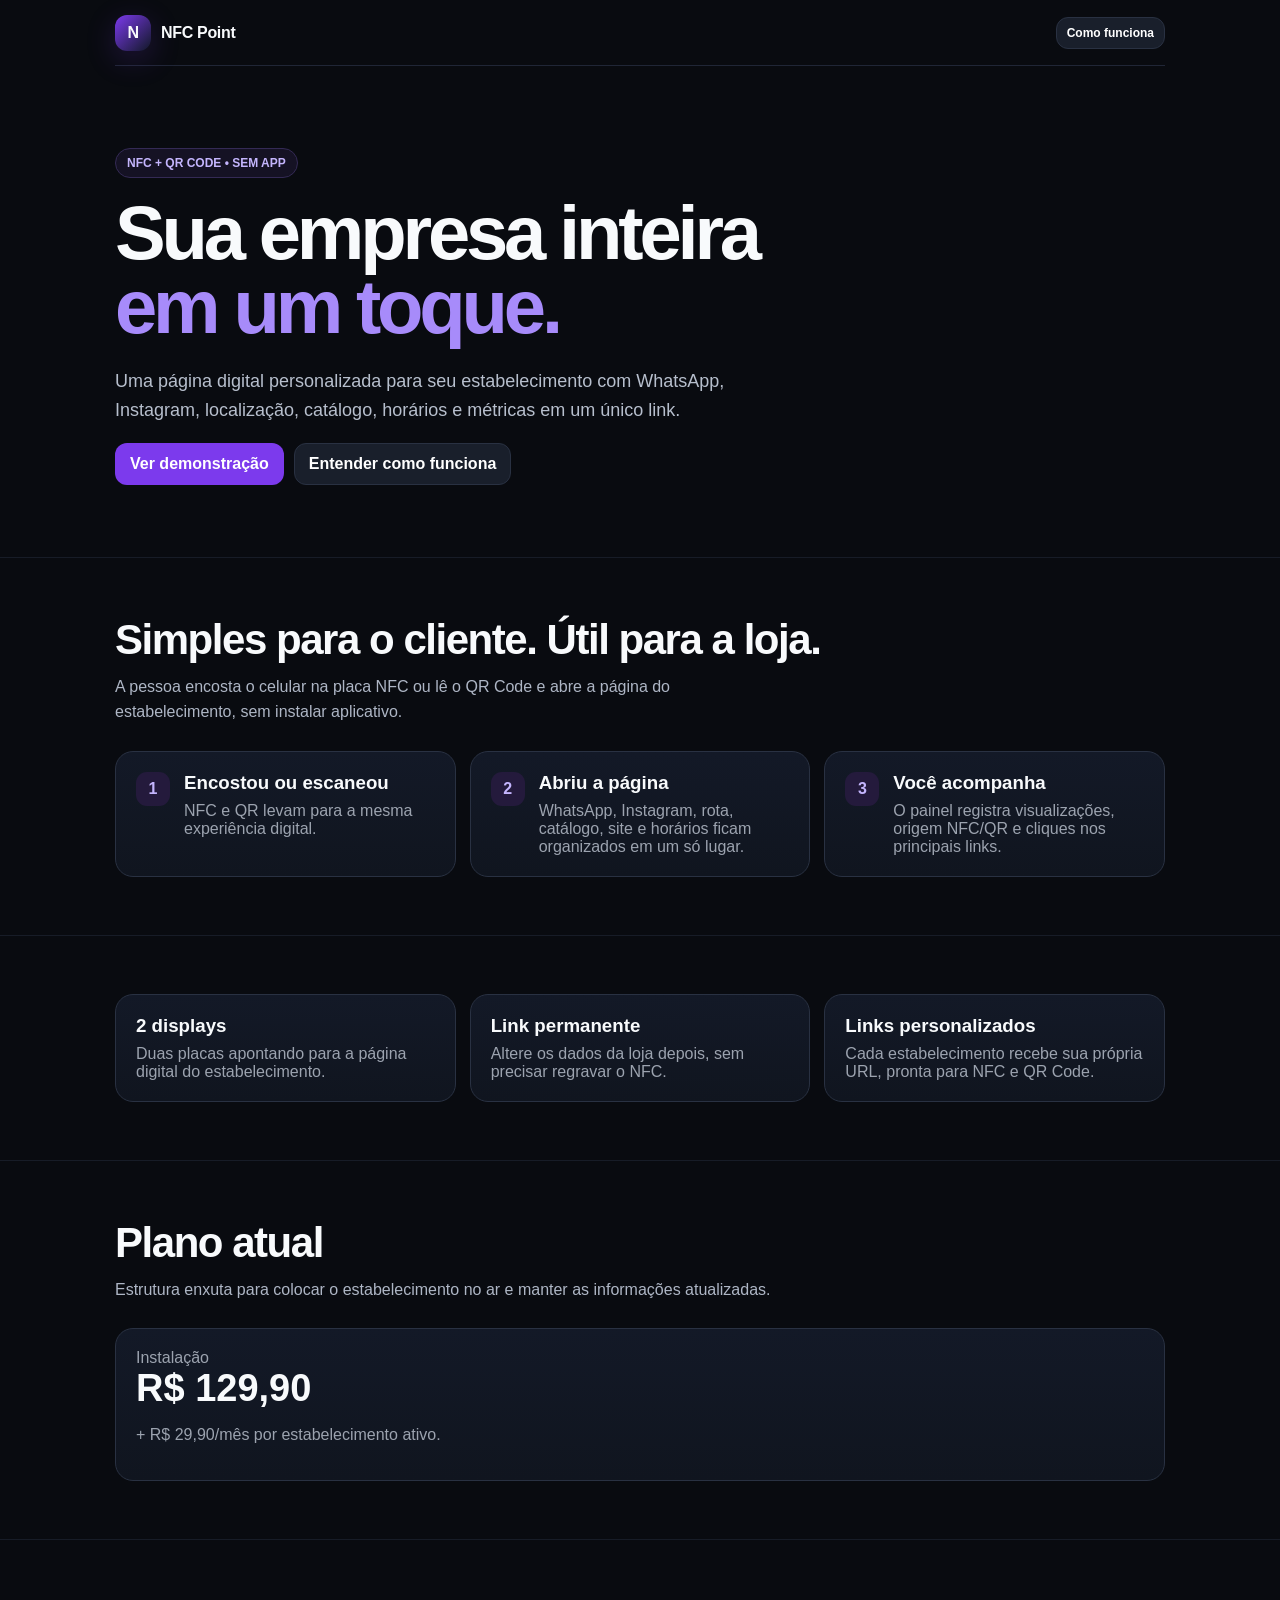
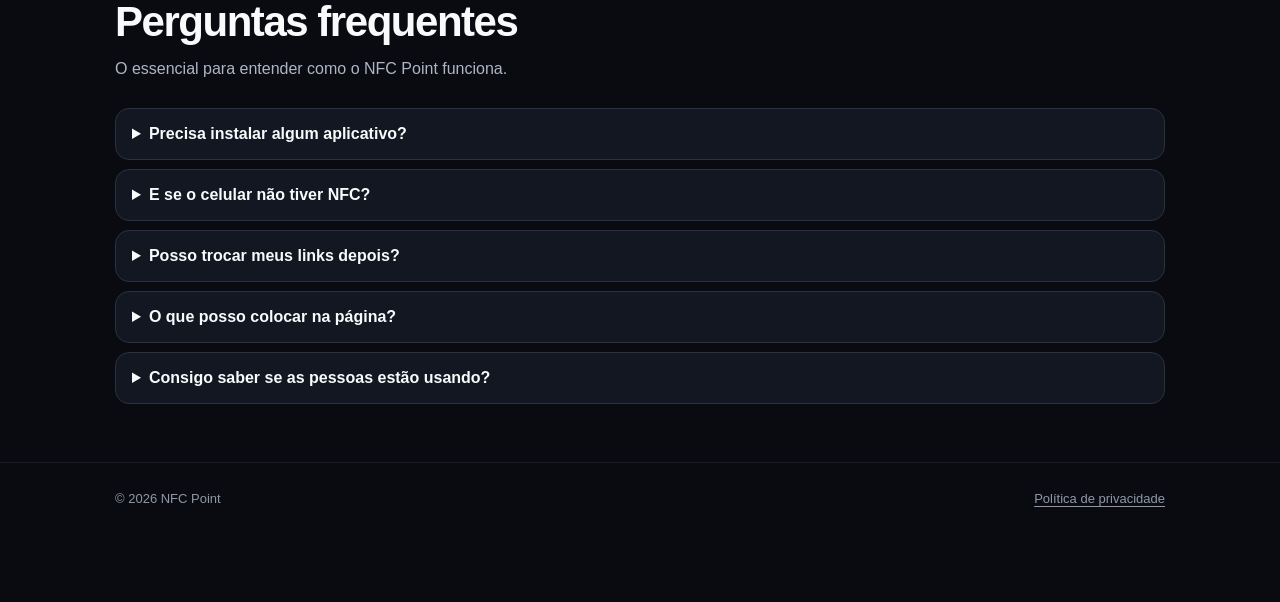
==== index-next.html @ 437e8e40 "Prepara nova página principal" ====
<!doctype html>
<html lang="pt-BR">
<head>
<meta charset="utf-8">
<meta name="viewport" content="width=device-width,initial-scale=1,viewport-fit=cover">
<meta name="theme-color" content="#090b10">
<meta name="description" content="NFC Point: NFC + QR Code + página digital personalizada para estabelecimentos, com links e métricas em um só lugar.">
<meta name="robots" content="index,follow">
<link rel="stylesheet" href="styles.css">
<title>NFC Point — Sua empresa inteira em um toque</title>
</head>
<body>
<div id="app"></div>
<script src="config.js"></script>
<script src="app-core.js"></script>
<script src="ui-main.js"></script>
<script src="ui-form.js"></script>
<script src="ui-qr.js"></script>
<script src="ui-public.js"></script>
</body>
</html>
---- styles.css ----
:root{--bg:#090b10;--p:#121722;--p2:#191f2b;--line:#293142;--txt:#f8fafc;--mut:#9ca3af;--pri:#7c3aed;--pri2:#a78bfa;--ok:#16a34a;--bad:#dc2626}
    *{box-sizing:border-box}
    html{scroll-behavior:smooth}
    body{margin:0;font-family:-apple-system,BlinkMacSystemFont,"Segoe UI",sans-serif;background:var(--bg);color:var(--txt);-webkit-font-smoothing:antialiased}
    a{color:inherit;text-decoration:none}
    button,input,textarea{font:inherit}
    button:focus-visible,a:focus-visible,input:focus-visible,textarea:focus-visible,summary:focus-visible{outline:3px solid #c4b5fd;outline-offset:3px}
    .wrap{width:min(1050px,calc(100% - 28px));margin:auto}
    .top{min-height:66px;display:flex;align-items:center;justify-content:space-between;border-bottom:1px solid #202636}
    .brand{font-weight:900;display:flex;align-items:center;gap:10px;letter-spacing:-.02em}
    .logo{width:36px;height:36px;border-radius:12px;background:linear-gradient(135deg,var(--pri),#111827);display:grid;place-items:center;box-shadow:0 8px 30px #7c3aed35}
    .btn{border:1px solid var(--line);background:var(--p2);color:#fff;border-radius:12px;padding:11px 14px;font-weight:800;cursor:pointer;display:inline-flex;align-items:center;justify-content:center;gap:7px;transition:transform .18s ease,border-color .18s ease,background .18s ease}
    .btn:hover{transform:translateY(-1px);border-color:#48526a}
    .btn.pri{background:var(--pri);border-color:transparent}
    .btn.pri:hover{background:#6d28d9}
    .btn.danger{background:#2a1114;color:#fecaca;border-color:#5c2027}
    .btn.sm{padding:8px 10px;font-size:12px}
    .hero{padding:82px 0 72px}
    .eyebrow{display:inline-flex;border:1px solid #342a55;background:#151224;color:#c4b5fd;border-radius:999px;padding:7px 11px;font-size:12px;font-weight:800;margin-bottom:18px}
    .hero h1{font-size:clamp(42px,7vw,76px);line-height:.98;letter-spacing:-.055em;margin:0 0 22px}
    .hero h1 span{color:var(--pri2)}
    .hero p{max-width:690px;color:#b7bfcd;font-size:18px;line-height:1.6}
    .row{display:flex;gap:10px;flex-wrap:wrap}
    .section{padding:58px 0;border-top:1px solid #171c27}
    .section h2{font-size:clamp(28px,4vw,42px);letter-spacing:-.035em;margin:0 0 10px}
    .sectionlead{color:#aeb6c5;max-width:680px;line-height:1.6;margin:0 0 26px}
    .grid3{display:grid;grid-template-columns:repeat(3,1fr);gap:14px}
    .card{background:linear-gradient(180deg,#131927,#10151f);border:1px solid var(--line);border-radius:18px;padding:20px}
    .card h3{margin:0 0 8px}
    .step{display:flex;align-items:flex-start;gap:14px}
    .stepn{flex:0 0 34px;width:34px;height:34px;border-radius:11px;background:#241a3c;color:#c4b5fd;display:grid;place-items:center;font-weight:900}
    .mut{color:var(--mut)}
    .price{font-size:38px;font-weight:900}
    .faq{display:grid;gap:9px;margin-top:22px}
    details{background:var(--p);border:1px solid var(--line);border-radius:14px;padding:0 16px}
    summary{cursor:pointer;font-weight:800;padding:16px 0}
    details p{color:#aeb6c5;line-height:1.6;margin:0 0 16px}
    .sitefoot{padding:28px 0 96px;border-top:1px solid #171c27;color:#8f98a8;font-size:13px}
    .sitefoot .wrap{display:flex;align-items:center;justify-content:space-between;gap:12px;flex-wrap:wrap}
    .sitefoot a{text-decoration:underline;text-underline-offset:3px}
    .mobilecta{display:none}
    .crumb{display:flex;gap:7px;align-items:center;color:#8f98a8;font-size:12px;margin:0 0 18px}
    .crumb a:hover{color:#fff}
    .auth{min-height:100vh;display:grid;place-items:center;padding:20px}
    .authbox{width:min(430px,100%);background:var(--p);border:1px solid var(--line);border-radius:22px;padding:24px}
    .field{display:grid;gap:6px;margin:12px 0}
    .field label{font-size:12px;color:#b9c0cc;font-weight:700}
    .input,.textarea{width:100%;background:#0c1018;border:1px solid var(--line);border-radius:11px;padding:12px;color:#fff;outline:none}
    .input:focus,.textarea:focus{border-color:#7c3aed;box-shadow:0 0 0 3px #7c3aed22}
    .textarea{min-height:80px;resize:vertical}
    .tabs{display:grid;grid-template-columns:1fr 1fr;gap:6px;background:#0b0f16;padding:4px;border-radius:12px;margin:18px 0}
    .tabs button{border:0;background:transparent;color:#8f98a8;padding:10px;border-radius:9px;cursor:pointer}
    .tabs button.on{background:#202634;color:#fff}
    .admin{padding:28px 0 70px}
    .head{display:flex;align-items:center;justify-content:space-between;gap:12px;margin-bottom:18px}
    .head h1{font-size:32px;margin:0}
    .stats{display:grid;grid-template-columns:repeat(4,1fr);gap:12px}
    .stat{background:var(--p);border:1px solid var(--line);border-radius:16px;padding:16px}
    .stat b{display:block;font-size:27px;margin-top:7px}
    .list{margin-top:18px;display:grid;gap:10px}
    .store{background:var(--p);border:1px solid var(--line);border-radius:16px;padding:15px;display:grid;grid-template-columns:1fr auto;gap:12px;align-items:center}
    .store h3{margin:0 0 4px}
    .badge{font-size:11px;font-weight:800;padding:5px 8px;border-radius:99px;background:#12311c;color:#86efac}
    .badge.off{background:#321417;color:#fca5a5}
    .modalbg{position:fixed;inset:0;background:#000c;display:grid;place-items:center;padding:14px;z-index:20;backdrop-filter:blur(5px)}
    .modal{width:min(720px,100%);max-height:92vh;overflow:auto;background:#111722;border:1px solid var(--line);border-radius:20px;padding:20px;box-shadow:0 24px 90px #0008}
    .formgrid{display:grid;grid-template-columns:1fr 1fr;gap:12px}
    .modalfoot{display:flex;justify-content:flex-end;gap:9px;margin-top:18px;flex-wrap:wrap}
    .public{min-height:100vh;background:#f3f4f6;color:#111827;padding:26px 14px 55px}
    .profile{width:min(520px,100%);margin:auto}
    .plogo{width:100px;height:100px;border-radius:28px;margin:0 auto 14px;display:grid;place-items:center;color:#fff;font-size:32px;font-weight:900;overflow:hidden;box-shadow:0 14px 30px #0f172a1a}
    .plogo img{width:100%;height:100%;object-fit:cover}
    .ptop{text-align:center}
    .ptop h1{margin:0;font-size:30px;letter-spacing:-.025em}
    .ptop p{color:#5f6876;line-height:1.5}
    .links{display:grid;gap:10px;margin-top:20px}
    .plink{background:#fff;border:1px solid #e5e7eb;border-radius:16px;padding:14px;display:flex;gap:12px;align-items:center;font-weight:800;box-shadow:0 6px 18px #0f172a0d;transition:transform .16s ease,box-shadow .16s ease}
    .plink:hover{transform:translateY(-1px);box-shadow:0 10px 24px #0f172a15}
    .pi{width:40px;height:40px;border-radius:12px;color:#fff;display:grid;place-items:center}
    .info{margin-top:12px;background:#fff;border:1px solid #e5e7eb;border-radius:16px;padding:15px;color:#374151}
    .foot{text-align:center;color:#9ca3af;font-size:11px;margin-top:22px}
    .foot a{text-decoration:underline;text-underline-offset:3px}
    .toast{position:fixed;right:16px;bottom:16px;background:#202633;border:1px solid #394256;border-radius:12px;padding:12px 14px;z-index:50;max-width:330px;box-shadow:0 14px 40px #0008}
    .err{color:#fecaca}
    .empty{text-align:center;color:#9ca3af;padding:30px}
    .qr{text-align:left}
    .qrcenter{text-align:center}
    .qr img{width:220px;height:220px;background:#fff;padding:8px;border-radius:12px}
    .linkbox{background:#0c1018;border:1px solid var(--line);border-radius:12px;padding:12px;margin:12px 0}
    .linkbox b{display:block;margin-bottom:6px}
    .small{font-size:12px}
    .break{word-break:break-all}
    .notfound{text-align:center}
    @media(max-width:720px){
      .grid3,.stats,.formgrid{grid-template-columns:1fr 1fr}
      .stats .stat b{font-size:22px}
      .hero{padding:58px 0 52px}
      .store{grid-template-columns:1fr}
      .head{align-items:flex-start;flex-direction:column}
    }
    @media(max-width:480px){
      .grid3,.stats,.formgrid{grid-template-columns:1fr}
      .hero h1{font-size:46px}
      .sitefoot{padding-bottom:110px}
      .mobilecta{position:fixed;display:grid;grid-template-columns:1fr 1fr;gap:8px;left:10px;right:10px;bottom:max(10px,env(safe-area-inset-bottom));z-index:15;background:#0b0e14e8;border:1px solid #293142;padding:8px;border-radius:16px;backdrop-filter:blur(16px);box-shadow:0 14px 40px #0009}
      .mobilecta .btn{padding:12px 8px}
    }
    @media(prefers-reduced-motion:reduce){html{scroll-behavior:auto}.btn,.plink{transition:none}}
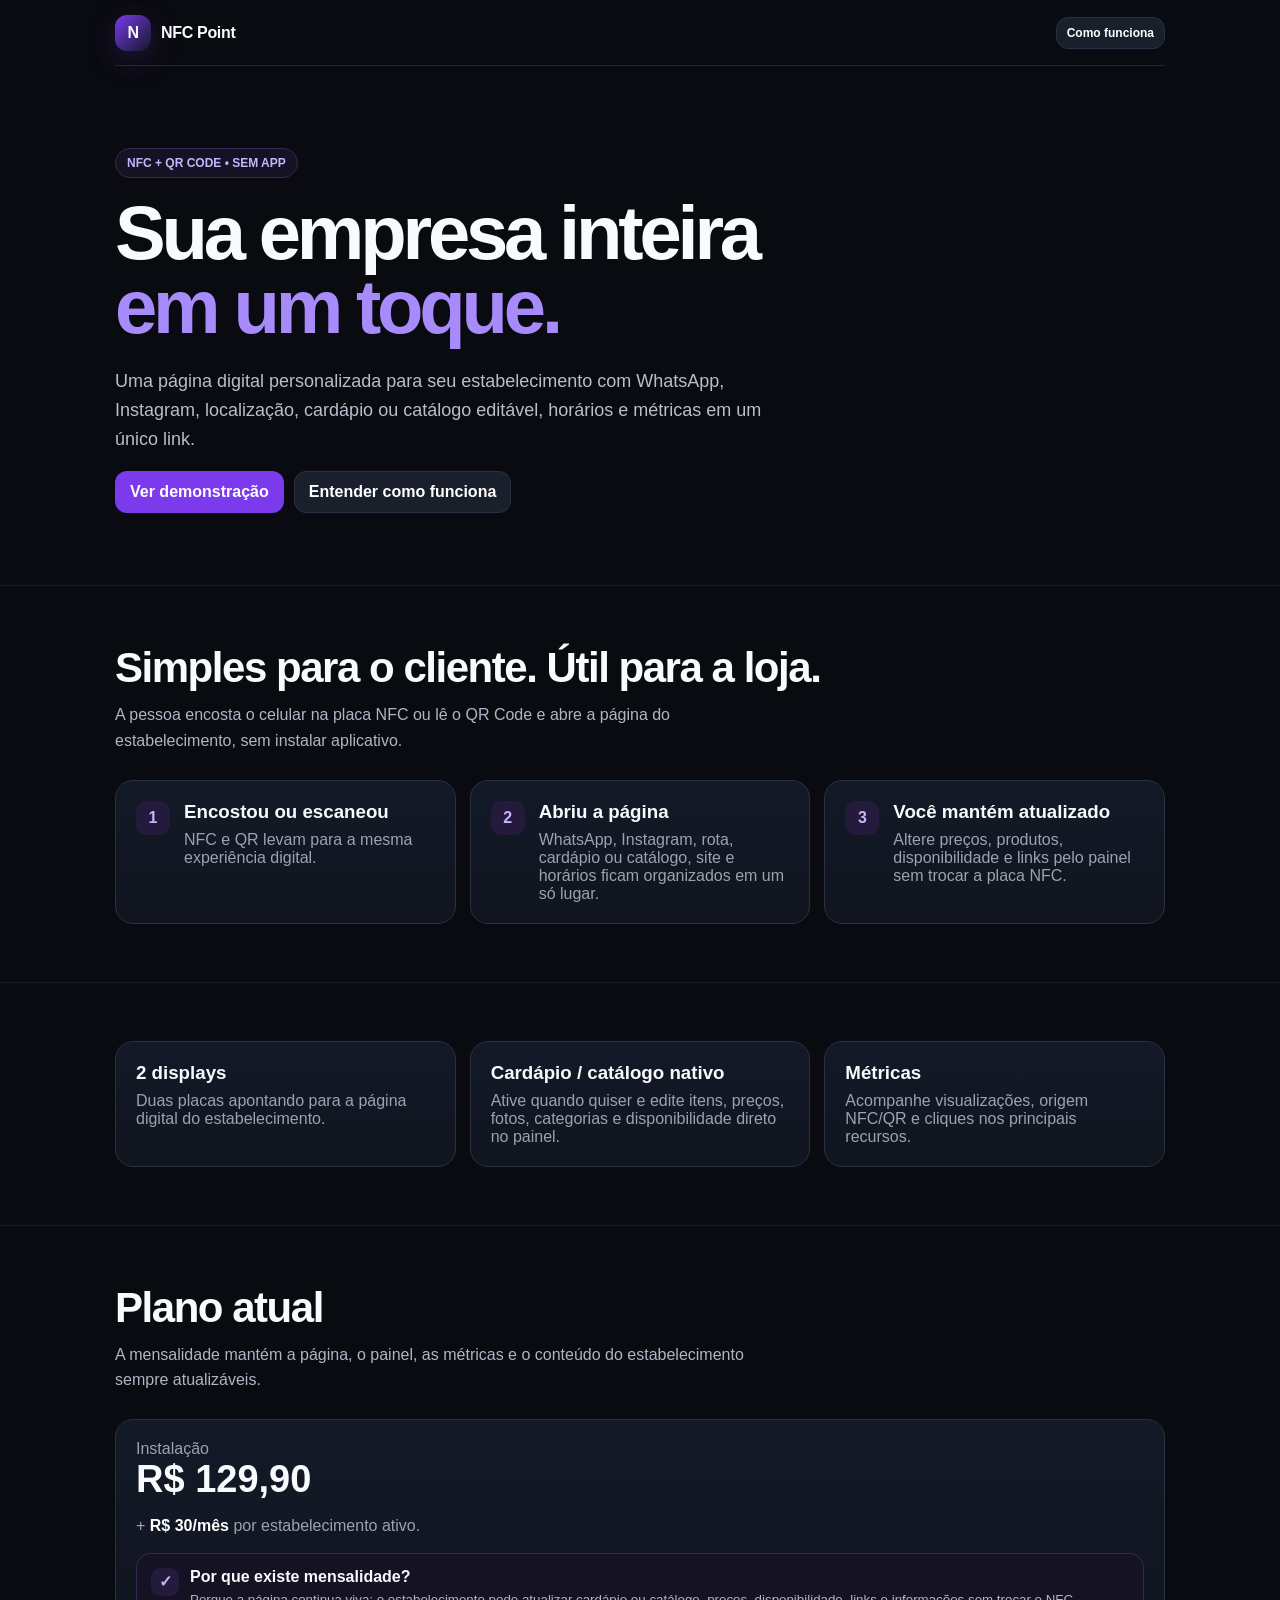
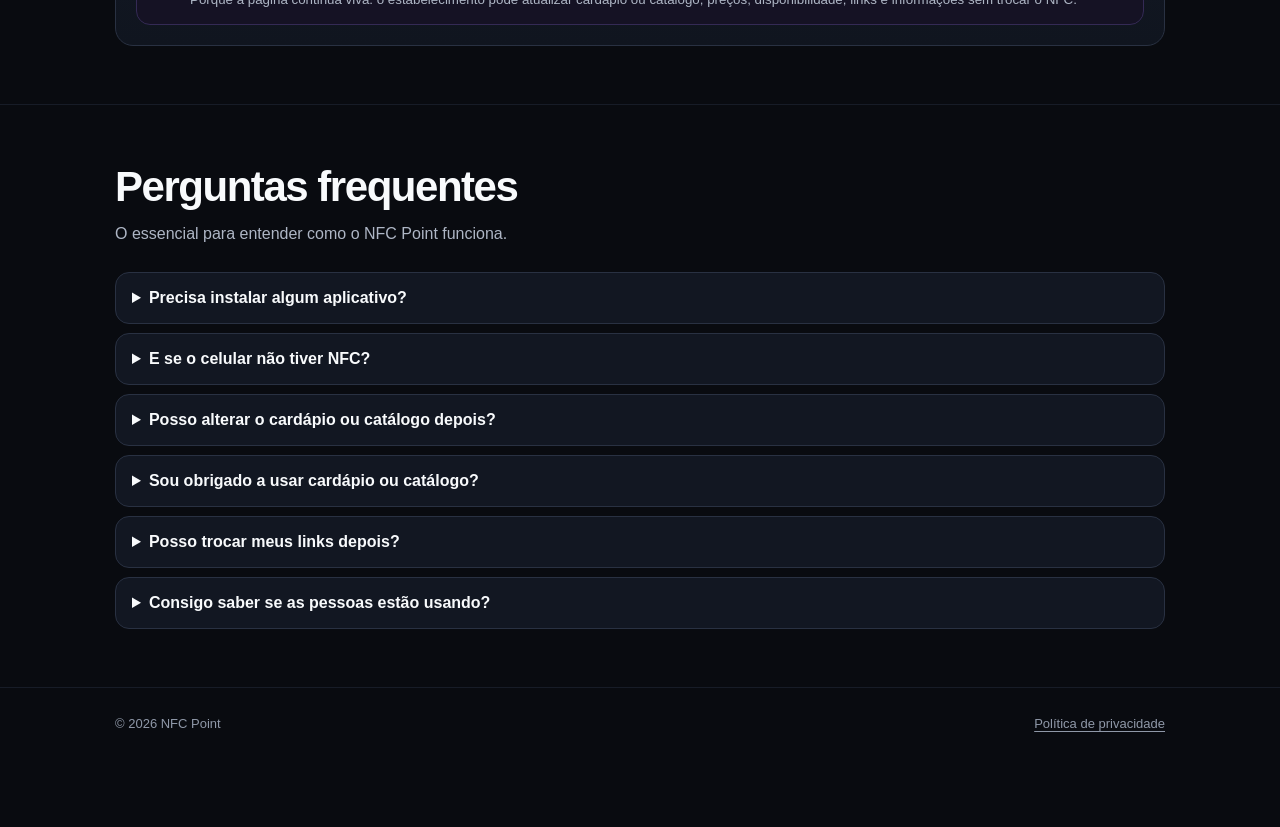
==== commit b04062fe: "Carrega os estilos do catálogo no app" ====
--- a/index-next.html
+++ b/index-next.html
@@ -4,9 +4,10 @@
 <meta charset="utf-8">
 <meta name="viewport" content="width=device-width,initial-scale=1,viewport-fit=cover">
 <meta name="theme-color" content="#090b10">
-<meta name="description" content="NFC Point: NFC + QR Code + página digital personalizada para estabelecimentos, com links e métricas em um só lugar.">
+<meta name="description" content="NFC Point: NFC + QR Code + página digital personalizada para estabelecimentos, com cardápio ou catálogo editável e métricas em um só lugar.">
 <meta name="robots" content="index,follow">
 <link rel="stylesheet" href="styles.css">
+<link rel="stylesheet" href="catalog.css">
 <title>NFC Point — Sua empresa inteira em um toque</title>
 </head>
 <body>
--- a/catalog.css
+++ b/catalog.css
@@ -0,0 +1,5 @@
+.plan-note{margin-top:18px;padding:14px;border:1px solid #342a55;background:#151224;border-radius:14px;display:flex;gap:11px;align-items:flex-start}.plan-note>span{width:28px;height:28px;border-radius:9px;background:#241a3c;color:#c4b5fd;display:grid;place-items:center;font-weight:900;flex:0 0 28px}.plan-note b,.plan-note small{display:block}.plan-note small{margin-top:4px;color:#aeb6c5;line-height:1.5}.catalog-badge{margin-left:6px;background:#211a3a;color:#c4b5fd}
+.catalog-admin-card{margin:22px 0 16px;padding:18px;border:1px solid #353d50;border-radius:18px;background:linear-gradient(180deg,#151b28,#10151f)}.catalog-admin-top{display:flex;align-items:flex-start;justify-content:space-between;gap:18px}.catalog-admin-top h3{font-size:20px;margin:3px 0 5px}.catalog-admin-top p{margin:0;max-width:440px;line-height:1.5}.catalog-kicker{font-size:10px;letter-spacing:.14em;font-weight:900;color:#a78bfa}.switchline{display:flex;align-items:center;gap:8px;cursor:pointer;white-space:nowrap;font-size:12px}.switchline input{position:absolute;opacity:0;pointer-events:none}.switch{position:relative;width:42px;height:24px;border-radius:999px;background:#2a3140;border:1px solid #414a5d;transition:.18s}.switch:after{content:"";position:absolute;top:3px;left:3px;width:16px;height:16px;border-radius:50%;background:#fff;transition:.18s}.switchline input:checked+.switch{background:#7c3aed;border-color:#7c3aed}.switchline input:checked+.switch:after{transform:translateX(18px)}#catalog-config{margin-top:18px;transition:.18s}#catalog-config.catalog-disabled{opacity:.42;pointer-events:none;filter:saturate(.5)}.catalog-admin-bar{display:flex;align-items:center;justify-content:space-between;gap:12px;padding-top:12px;margin-top:8px;border-top:1px solid #293142}.catalog-edit-list{display:grid;gap:12px;margin-top:12px}.catalog-edit-item{border:1px solid #293142;border-radius:14px;padding:14px;background:#0d121b}.catalog-edit-head,.catalog-edit-foot{display:flex;align-items:center;justify-content:space-between;gap:12px}.catalog-edit-head{margin-bottom:6px}.catalog-edit-foot{margin-top:8px}.catalog-edit-item .textarea{min-height:66px}.checkline{display:inline-flex;align-items:center;gap:7px;color:#c6ccd7;font-size:13px}.checkline input{accent-color:#7c3aed}.page-active{margin-top:8px}.fileinput{padding:9px;font-size:12px}.catalog-thumb{width:48px;height:48px;border-radius:10px;object-fit:cover;border:1px solid #374151}.catalog-thumb-link{display:inline-flex}
+.catalog-launch{width:100%;text-align:left;cursor:pointer;color:#111827;font:inherit}.plink-copy{display:grid;gap:2px}.plink-copy b{font-size:14px}.plink-copy small{font-size:11px;color:#6b7280;font-weight:600}.catalog-open{overflow:hidden}.catalog-overlay{position:fixed;inset:0;z-index:100;background:#111827b8;backdrop-filter:blur(12px);display:grid;place-items:center;padding:16px}.catalog-shell{width:min(760px,100%);height:min(90vh,820px);background:#f7f7f8;color:#111827;border-radius:26px;overflow:hidden;display:flex;flex-direction:column;box-shadow:0 30px 100px #0006;border:1px solid #ffffff70}.catalog-head{display:flex;align-items:center;gap:12px;padding:16px 18px;background:#fff;border-bottom:1px solid #e5e7eb;position:sticky;top:0;z-index:2}.catalog-close{width:40px;height:40px;border:1px solid #e5e7eb;background:#fff;border-radius:13px;font-size:20px;cursor:pointer;display:grid;place-items:center}.catalog-store{display:flex;align-items:center;gap:10px;min-width:0}.catalog-store h2{font-size:18px;line-height:1.15;margin:2px 0 0;letter-spacing:-.02em}.catalog-mini-logo{width:38px;height:38px;border-radius:12px;color:#fff;font-weight:900;display:grid;place-items:center;overflow:hidden;flex:0 0 38px}.catalog-mini-logo img{width:100%;height:100%;object-fit:cover}.catalog-intro{padding:18px 18px 10px}.catalog-intro>p{margin:0;color:#6b7280;line-height:1.5}.catalog-filters{display:flex;gap:8px;overflow:auto;padding:14px 0 4px;scrollbar-width:none}.catalog-filters::-webkit-scrollbar{display:none}.catalog-filter{border:1px solid #e5e7eb;background:#fff;color:#4b5563;border-radius:999px;padding:8px 12px;font-size:12px;font-weight:800;white-space:nowrap;cursor:pointer}.catalog-filter.on{background:#111827;color:#fff;border-color:#111827}.catalog-products{padding:8px 18px 28px;overflow:auto;display:grid;grid-template-columns:1fr 1fr;gap:12px}.catalog-product{background:#fff;border:1px solid #e5e7eb;border-radius:18px;overflow:hidden;box-shadow:0 8px 26px #0f172a0a}.catalog-product.is-unavailable{opacity:.62}.catalog-product-img{aspect-ratio:16/10;background:#eceff3;overflow:hidden}.catalog-product-img img{width:100%;height:100%;object-fit:cover;display:block}.catalog-product-body{padding:14px}.catalog-product-top{display:flex;align-items:flex-start;justify-content:space-between;gap:10px}.catalog-product h3{margin:0;font-size:15px;letter-spacing:-.01em}.catalog-price{white-space:nowrap;font-size:14px}.catalog-product p{margin:7px 0 0;color:#6b7280;font-size:12px;line-height:1.45}.catalog-product-meta{display:flex;align-items:center;justify-content:space-between;gap:8px;margin-top:10px;color:#9ca3af;font-size:10px;font-weight:800;text-transform:uppercase;letter-spacing:.06em}.catalog-unavailable{color:#b91c1c}.catalog-empty{grid-column:1/-1;text-align:center;color:#9ca3af;padding:34px 10px}.catalog-powered{text-align:center;color:#9ca3af;font-size:10px;padding:0 16px 15px;background:#f7f7f8}
+@media(max-width:720px){.catalog-admin-top{flex-direction:column}.catalog-admin-bar{align-items:flex-start;flex-direction:column}.catalog-products{grid-template-columns:1fr}.catalog-shell{height:100%;max-height:none;border-radius:22px}.catalog-overlay{padding:8px}.catalog-edit-head,.catalog-edit-foot{align-items:flex-start}.catalog-edit-foot{flex-wrap:wrap}}
+@media(max-width:480px){.catalog-overlay{padding:0}.catalog-shell{border-radius:0;height:100dvh;width:100%}.catalog-head{padding-top:max(14px,env(safe-area-inset-top))}.catalog-products{padding-left:12px;padding-right:12px}.catalog-intro{padding-left:14px;padding-right:14px}}
